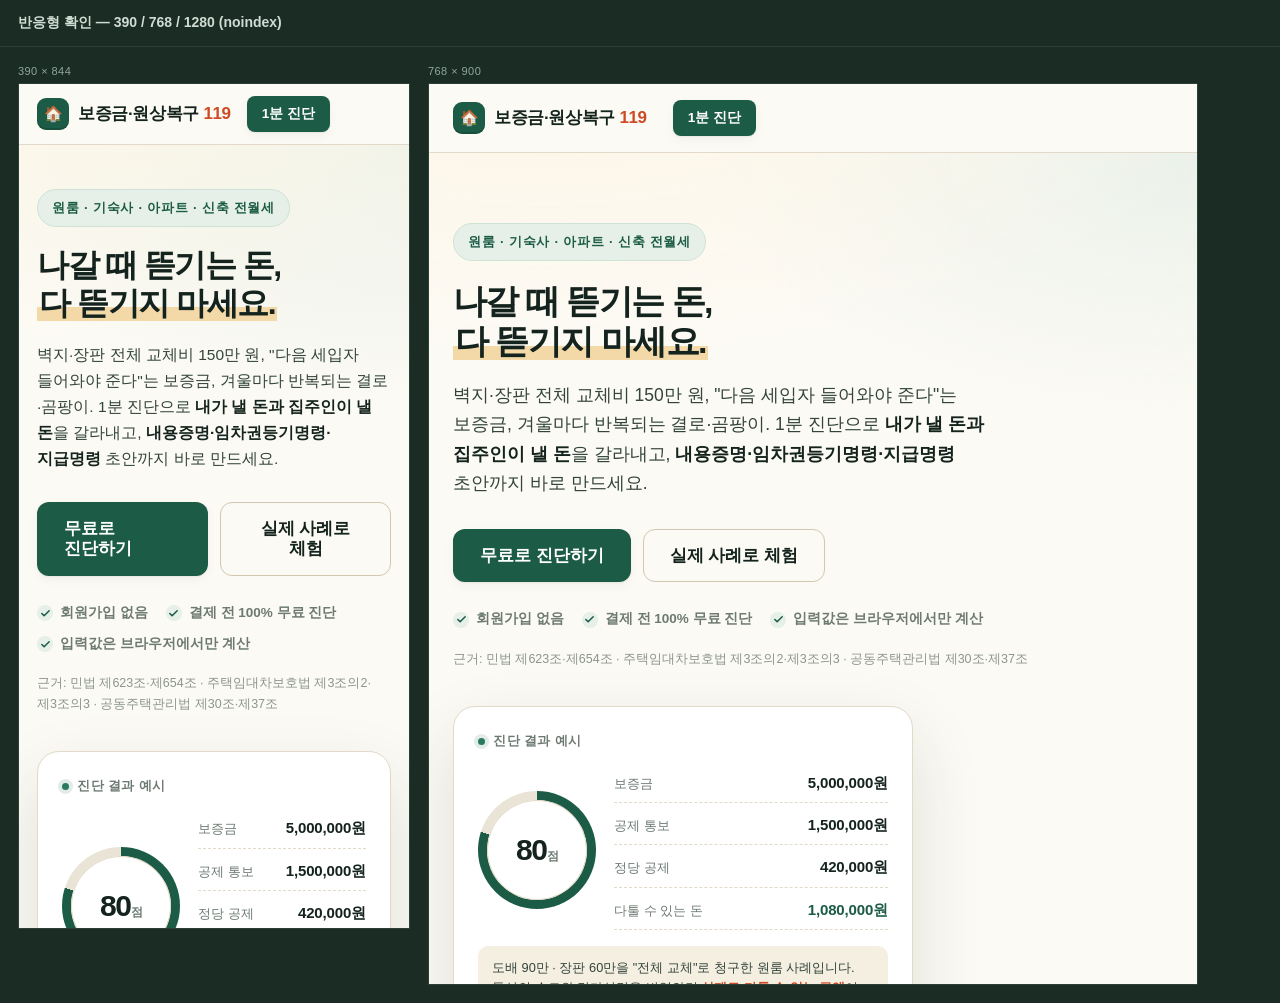
==== __qa/responsive.html @ 544c441c "chore: 반응형 확인 페이지" ====
<!DOCTYPE html>
<html lang="ko">
<head>
<meta charset="utf-8">
<meta name="viewport" content="width=device-width, initial-scale=1">
<title>반응형 확인 — 보증금·원상복구 119</title>
<meta name="robots" content="noindex,nofollow">
<style>
  body { margin: 0; background: #1b2c25; font-family: -apple-system, "Malgun Gothic", sans-serif; color: #cfdcd4; }
  h1 { font-size: 14px; font-weight: 700; padding: 14px 18px; margin: 0; border-bottom: 1px solid #2b4036; }
  .row { display: flex; gap: 18px; padding: 18px; align-items: flex-start; flex-wrap: wrap; }
  figure { margin: 0; }
  figcaption { font-size: 11px; margin-bottom: 6px; color: #8fa79b; letter-spacing: .04em; }
  iframe { border: 1px solid #2b4036; background: #fff; display: block; }
</style>
</head>
<body>
<h1>반응형 확인 — 390 / 768 / 1280 (noindex)</h1>
<div class="row">
  <figure>
    <figcaption>390 × 844</figcaption>
    <iframe src="../index.html" width="390" height="844" title="390px"></iframe>
  </figure>
  <figure>
    <figcaption>768 × 900</figcaption>
    <iframe src="../index.html" width="768" height="900" title="768px"></iframe>
  </figure>
</div>
</body>
</html>
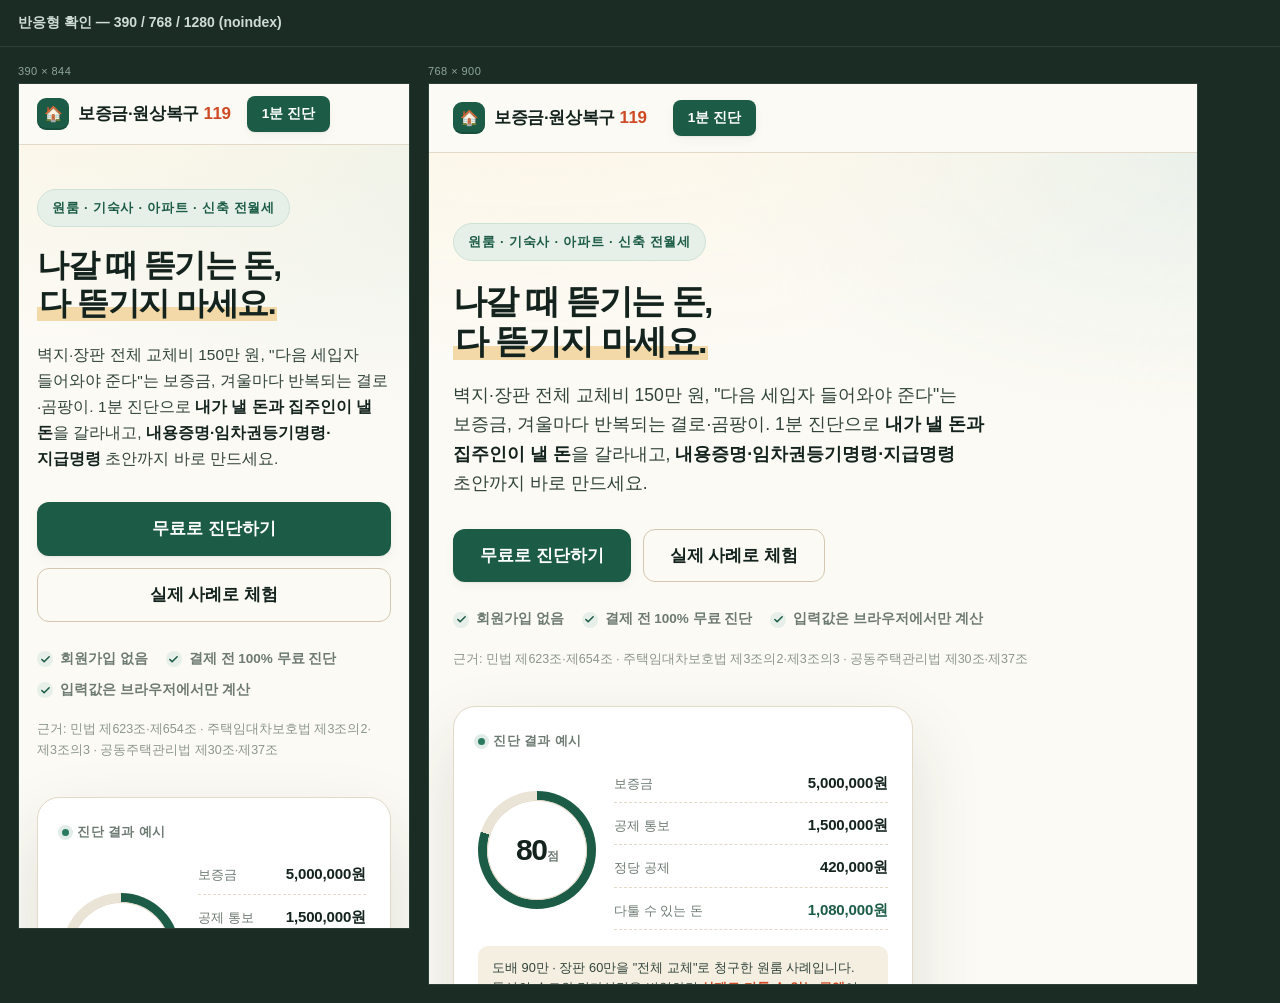
==== commit 962fbdaa: "chore: 반응형 확인 페이지 캐시 회피" ====
--- a/__qa/responsive.html
+++ b/__qa/responsive.html
@@ -19,11 +19,11 @@
 <div class="row">
   <figure>
     <figcaption>390 × 844</figcaption>
-    <iframe src="../index.html" width="390" height="844" title="390px"></iframe>
+    <iframe src="../index.html?v=7" width="390" height="844" title="390px"></iframe>
   </figure>
   <figure>
     <figcaption>768 × 900</figcaption>
-    <iframe src="../index.html" width="768" height="900" title="768px"></iframe>
+    <iframe src="../index.html?v=7" width="768" height="900" title="768px"></iframe>
   </figure>
 </div>
 </body>
